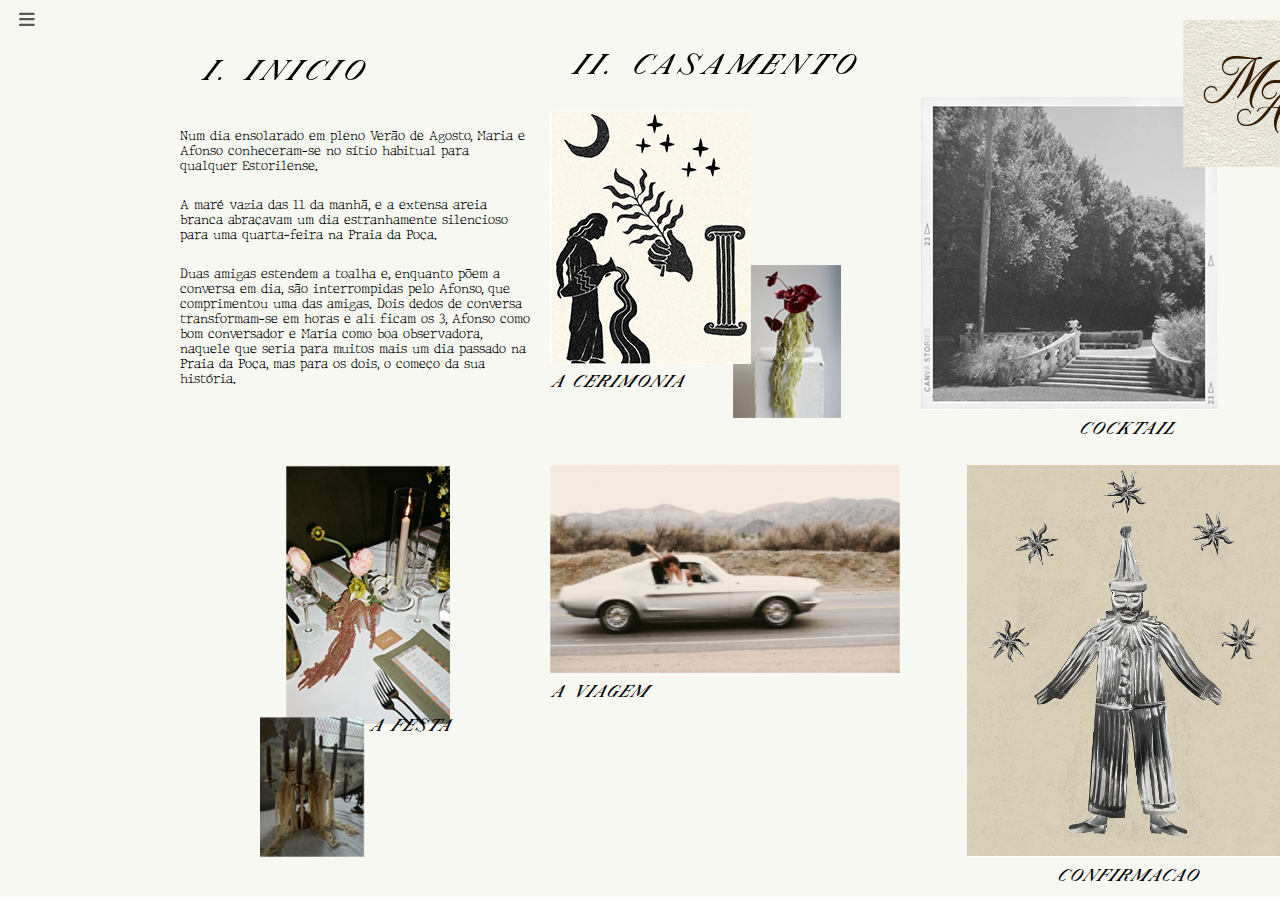
==== index.html @ dfd58a83 "Updated images and home" ====
<!DOCTYPE html>
<html lang="pt-BR">

<head>
    <meta charset="UTF-8">
    <meta name="viewport" content="width=device-width, initial-scale=1.0">
    <title>Casamento Maria e Afonso</title>
    <link rel="stylesheet" href="css/style.css">
    <link rel="preconnect" href="https://fonts.googleapis.com">
    <link rel="preconnect" href="https://fonts.gstatic.com" crossorigin>
    <link
        href="https://fonts.googleapis.com/css2?family=Bodoni+Moda:ital,opsz,wght@0,6..96,400..900;1,6..96,400..900&display=swap"
        rel="stylesheet">
    <link rel="stylesheet" href="https://cdnjs.cloudflare.com/ajax/libs/font-awesome/6.0.0-beta3/css/all.min.css">
</head>

<body class="index-body">
    <div id="menu-container"></div>
    <script>
        function loadMenu() {
            fetch('menu.html')
                .then(response => response.text())
                .then(data => {
                    document.getElementById('menu-container').innerHTML = data;
                });
        }

        // Chama a função para carregar o menu
        loadMenu();

        // Função para abrir e fechar o menu
        function toggleMenu() {
            var sidebar = document.querySelector(".sidebar");
            sidebar.classList.toggle('open');
            var sidebarMenuIcon = document.querySelector(".sidebar-menu");
            sidebarMenuIcon.classList.toggle('hidden');
        }
    </script>
    <div class="grid-container">
        <div class="grid-item" style="display: flex;flex-direction: column;justify-content: flex-start;min-width: 350px">
            <h2>i. inicio</h2>
            <div class="sub-sub-container">
                <p>Num dia ensolarado em pleno Verão de Agosto, Maria e Afonso conheceram-se no sítio habitual
                    para
                    qualquer Estorilense.</p>
                <p>A maré vazia das 11 da manhã, e a extensa areia branca abraçavam um dia estranhamente
                    silencioso para
                    uma quarta-feira na Praia da Poça.</p>
                <p>Duas amigas estendem a toalha e, enquanto põem a conversa em dia, são interrompidas pelo
                    Afonso, que
                    comprimentou uma das amigas. Dois dedos de conversa transformam-se em horas e ali ficam os
                    3, Afonso
                    como bom conversador e Maria como boa observadora, naquele que seria para muitos mais um dia
                    passado
                    na Praia da Poça, mas para os dois, o começo da sua história.</p>
            </div>
        </div>
        <div class="grid-item" style="max-width: 350px; flex-wrap: nowrap; flex-direction: column;">
            <h2>ii. casamento</h2>
            <a href="cerimonia.html" style="text-decoration: none;">
                <div class="image-container" style="align-items: flex-start;">
                    <img src="images/home/cerimonia.png" alt="CERIMONIA">
                    <label style="margin-top: -55px;margin-bottom: 55px;">a cerimonia</label>
                </div>
            </a>
        </div>
        <div class="grid-item" >
            <a href="cocktail.html" style="text-decoration: none;">
                <div class="image-container">
                    <img src="images/home/cocktail.png" alt="COCKTAIL">
                    <label>cocktail</label>
                </div>
            </a>
        </div>
        <div class="grid-item">
            <a href="cocktail.html" style="text-decoration: none;">
                <div class="image-container" style="align-items: flex-end;">
                    <img src="images/home/festa.png" alt="FESTA">
                    <label style="margin-top: -150px;margin-bottom: 150px;">a festa</label>
                </div>
            </a>
        </div>
        <div class="grid-item" style="max-width: 350px;">
            <a href="viagem.html" style="text-decoration: none;">
                <div class="image-container" style="align-items: flex-start;">
                    <img src="images/home/viagem.png" alt="VIAGEM" style="max-width: 350px;width: auto;height: auto;">
                    <label>a viagem</label>
                </div>
            </a>
        </div>
        <div class="grid-item">
            <a href="confirmacao.html" style="text-decoration: none;">
                <div class="image-container">
                    <img src="images/home/confirmacao.png" alt="CONFIRMACAO">
                    <label>confirmacao</label>
                </div>
            </a>
        </div>
    </div>

    <!-- <section class="formulario">
            <h2>III. Confirmação de Presença</h2>
            <iframe src="https://docs.google.com/forms/d/e/1FAIpQLSckX7rSj0To9_Gi1GUSI8h6gGIuJtY137t86W8gSg3MBiGvIg/viewform?embedded=true" width="640" height="1062" frameborder="0" marginheight="0" marginwidth="0">A carregar…</iframe>
        </section> -->
</body>

</html>
---- css/style.css ----
@font-face {
    font-family: 'modern_prestige';
    src: url('fonts/Modern-Prestige.eot');
    src: url('fonts/Modern-Prestige.eot?#iefix') format('embedded-opentype'),
        url('fonts/Modern-Prestige.woff2') format('woff2'),
        url('fonts/Modern-Prestige.woff') format('woff'),
        url('fonts/Modern-Prestige.ttf') format('truetype'),
        url('fonts/Modern-Prestige.svg#modern_prestige') format('svg');
    font-weight: normal;
    font-style: normal;
}

@font-face {
    font-family: 'jmh_typewriter';
    src: url('fonts/JMH-Typewriter-Thin.eot');
    src: url('fonts/JMH-Typewriter-Thin.eot?#iefix') format('embedded-opentype'),
        url('fonts/JMH-Typewriter-Thin.woff2') format('woff2'),
        url('fonts/JMH-Typewriter-Thin.woff') format('woff'),
        url('fonts/JMH-Typewriter-Thin.ttf') format('truetype'),
        url('fonts/JMH-Typewriter-Thin.svg#jmh_typewriter') format('svg');
    font-weight: normal;
    font-style: normal;
}

/*Reviewed*/
body {
    background-image: url('../images/fundo.jpg');
    background-size: cover;
    background-repeat: no-repeat;
    background-attachment: fixed;
}

/*Reviewed*/
p {
    font-family: "jmh_typewriter", serif;
    font-size: 12px;
}

h2 {
    font-family: "modern_prestige", serif;
    margin: 20px;
    font-size: 50px;
    font-weight: 100;
    letter-spacing: 6px;
}

h3 {
    font-family: "jmh_typewriter", serif;
    font-size: 20px;
    font-weight: 100;
    letter-spacing: 3px;
}

label {
    font-family: "modern_prestige", serif;
    font-size: 30px;
    letter-spacing: 2px;
    color: #020202;
    cursor: pointer;
}

form label{
    font-family: "jmh_typewriter", serif;
    font-size: 14px;
    letter-spacing: 2px;
    color: #020202;
    cursor: pointer;
    display: inline-flex;
    width: 80px;
}
form div{
    padding: 4px;
}
form textarea {
    width: 100%; 
    min-height: 40px; 
    margin-top: 2px;
}

form fieldset {
    border: none;
}
form fieldset:disabled {
    opacity: 0.5;
}

form button {
  background-color: #575757 !important;
  color: white;
  border-radius: 4px;
}
.container {
    margin: auto;
    max-width: 700px;
    height: 100%;
}

.image-container {
    display: flex;
    flex-direction: column;
    align-items: center;
    text-align: center;
    cursor: pointer;
    height: calc(100% - 33px);
}

.image-container img {
    width: auto;
    height: 100%
}


@media (min-width: 768px) {
    body,
    html {
        height: 100vh;
        margin: 0;
        display: flex;
        justify-content: center;
        /* overflow: hidden; */
    }

    .grid-container {
        display: grid;
        grid-template-columns: repeat(3, 1fr);
        grid-template-rows: repeat(2, 1fr);
        height: 100vh;
        width: 75vw;
        box-sizing: border-box;
        gap: 10px;
    }

    .grid-item {
        display: flex;
        justify-content: center;
        height: calc(50vh - 25px);
    }

    .grid-item a {
        text-decoration: none;
    }

    form {
        min-width: 768px
    }
}

.container p,
.container span {
    color: #020202;
    font-family: 'jmh_typewriter', sans-serif;
    letter-spacing: 1px;
    font-size: 14px;
    padding: 20px;
}

.container a {
    text-decoration: underline solid 1px;
    text-decoration-color: #020202;
    text-underline-offset: 4px;
}

.grid-container {
    display: grid;
    grid-template-columns: repeat(3, 1fr);
    grid-template-rows: repeat(2, 1fr);
    height: 100vh;
    padding: 20px;
    box-sizing: border-box;
    gap: 20px;
}

.hotel-container {
    display: flex;
    flex-direction: column;
    gap: 20px;
    height: 90%;
}

.hotel {
    max-height: 25vh;
    display: flex;
    gap: 20px;
}

.hotel img {
    width: 40%;
    height: auto;
    object-fit: contain;
    border-radius: 8px;
}

div#WIX_ADS {
    display: none  !important;;
}

.hotel-info p{
    padding: 0px;
}

.sub-container {
    display: table;
    flex-wrap: wrap;
    justify-content: center;
    gap: 10px;
}

.sub-container img {
    width: 100%;
    height: auto;
}

.sub-sub-container {
    display: flex;
    flex-direction: column;
}

.sub-sub-container img {
    display: block;
    width: 100%;
    height: auto;
}

/* Side Bar*/
.sidebar {
    font-family: "Bodoni Moda", serif;
    position: fixed;
    top: 0;
    left: 0;
    height: 100%;
    width: 250px;
    background-color: #333;
    color: #fff;
    padding: 10px;
    opacity: 0;
    visibility: hidden;
    transition: opacity 0.3s ease, visibility 0.3s ease;
}

i.sidebar-icon {
    width: 30px;
}

.sidebar.open {
    opacity: 1;
    visibility: visible;
}

.open-btn {
    font-size: 20px;
    cursor: pointer;
    padding: 20px 20px 0px 20px;
}


.sidebar span {
    font-size: 18px;
}

.sidebar a {
    padding: 15px 20px;
    text-decoration: none;
    font-size: 18px;
    color: white;
    display: block;
    transition: 0.3s;
}

.sidebar a:hover {
    background-color: #575757;
    border-radius: 4px;
}



.sidebar a.menu-icon {
    cursor: pointer;
    padding: 6px 12px;
    text-decoration: none;
    font-size: 18px;
    color: white;
    display: block;
    transition: 0.3s;
    border-radius: 4px;
    width: 15px
}

.sidebar a.menu-icon:hover {
    padding: 6px 12px;
    text-decoration: none;
    background-color: #575757;
    font-size: 18px;
    color: white;
    display: block;
    transition: 0.3s;
    border-radius: 4px;
    width: 15px
}

.sidebar-menu {
    position: fixed;
    top: 0;
    left: 0;
    padding: 10px;
    /* margin: 6px 0px 0px 13px; */
    /* display: block; */
    cursor: pointer;
    /* position: absolute; */
}

.sidebar-menu.hidden {
    opacity: 0;
    visibility: hidden;
}

.sidebar-menu .menu-icon {
    padding: 5px 9px;
    text-decoration: none;
    color: #575757;
    font-size: 18px;
    transition: 0.3s;
    border-radius: 4px;
}

.sidebar-menu .menu-icon:hover {
    background-color: #575757;
    color: white;
}


/* Responsividade */
@media (max-width: 480px) {

    .grid-container {
        display: block;
    }

    h2 {
        font-size: 30px;
    }
    
    h3 {
        font-size: 14px;
    }

    .container {
        width: 90%;
    }

    .image-container img {
        width: 100%;
        height: auto
    }
    .hotel-info p{
        font-size: 10px;
    }
}

@media (max-width: 768px) {
    
    .grid-container {
        display: block;
    }

    .container {
        width: 90%;
    }

    .sidebar-menu {
        position: static;
        margin-top: 16px;
    }

    .sub-container {
        flex-direction: column;
        align-items: center;
    }

    .cerimonia-container img {
        max-width: 300px;
    }
}
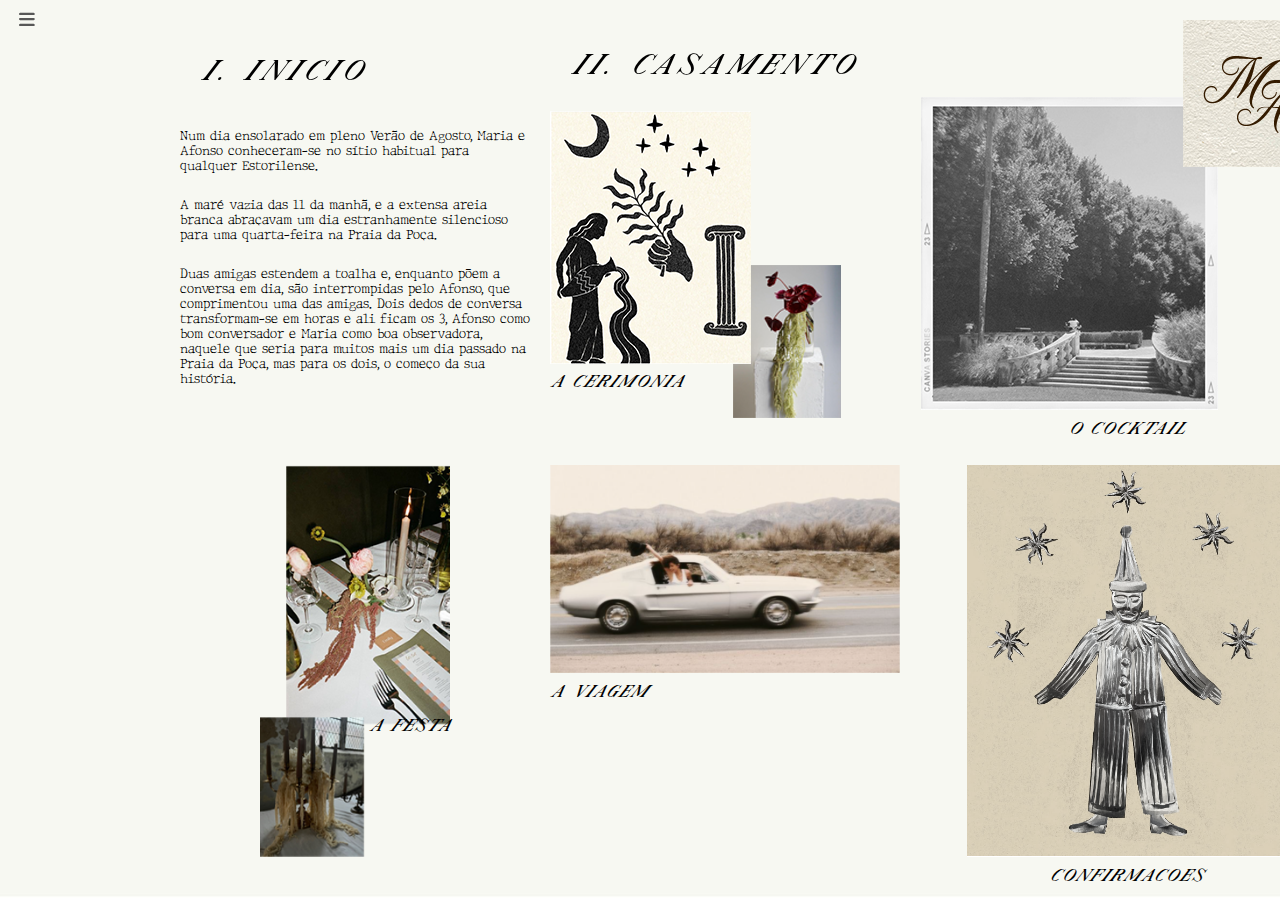
==== commit 00dd04e1: "fixed images" ====
--- a/index.html
+++ b/index.html
@@ -68,7 +68,7 @@
             <a href="cocktail.html" style="text-decoration: none;">
                 <div class="image-container">
                     <img src="images/home/cocktail.png" alt="COCKTAIL">
-                    <label>cocktail</label>
+                    <label>o cocktail</label>
                 </div>
             </a>
         </div>
@@ -92,7 +92,7 @@
             <a href="confirmacao.html" style="text-decoration: none;">
                 <div class="image-container">
                     <img src="images/home/confirmacao.png" alt="CONFIRMACAO">
-                    <label>confirmacao</label>
+                    <label>confirmacoes</label>
                 </div>
             </a>
         </div>
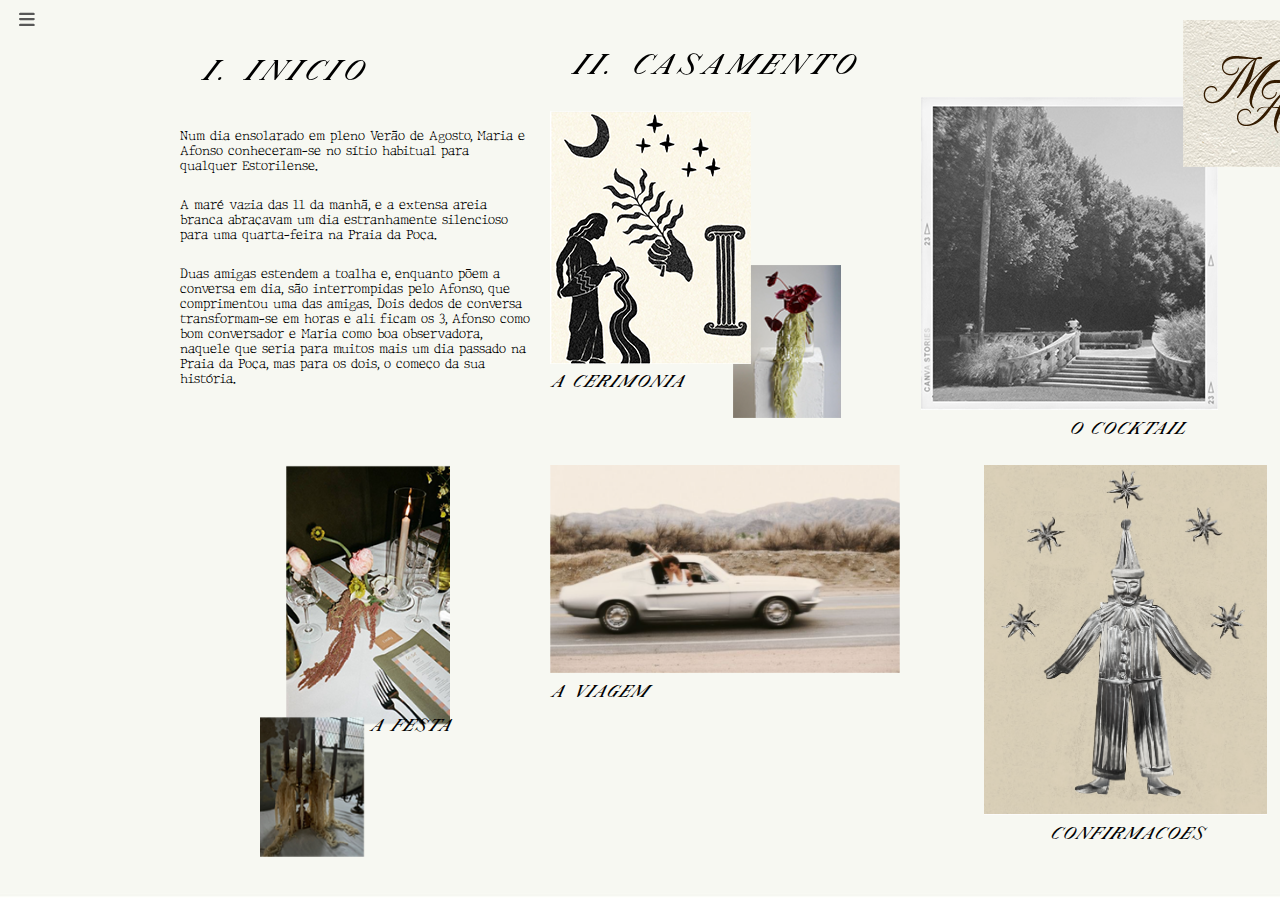
==== commit 4999fce6: "fixed home image" ====
--- a/index.html
+++ b/index.html
@@ -59,7 +59,7 @@
             <h2>ii. casamento</h2>
             <a href="cerimonia.html" style="text-decoration: none;">
                 <div class="image-container" style="align-items: flex-start;">
-                    <img src="images/home/cerimonia.png" alt="CERIMONIA">
+                    <img src="images/home/cerimonia-1.png" alt="CERIMONIA">
                     <label style="margin-top: -55px;margin-bottom: 55px;">a cerimonia</label>
                 </div>
             </a>
@@ -91,7 +91,7 @@
         <div class="grid-item">
             <a href="confirmacao.html" style="text-decoration: none;">
                 <div class="image-container">
-                    <img src="images/home/confirmacao.png" alt="CONFIRMACAO">
+                    <img src="images/home/confirmacao.png" alt="CONFIRMACAO" style="max-height:350px;width: auto; ;">
                     <label>confirmacoes</label>
                 </div>
             </a>
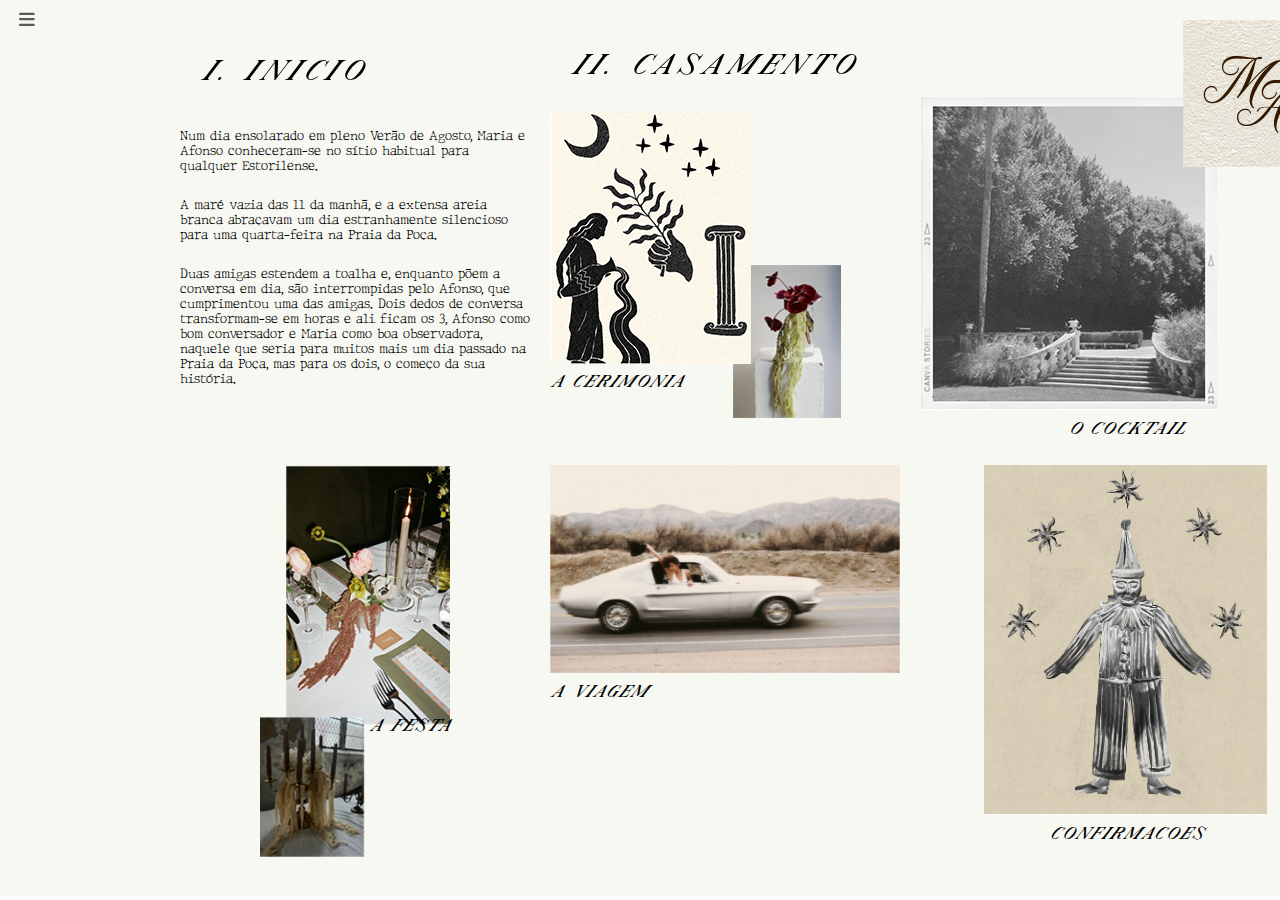
==== commit 4d9e6a89: "fix typo" ====
--- a/index.html
+++ b/index.html
@@ -37,7 +37,7 @@
         }
     </script>
     <div class="grid-container">
-        <div class="grid-item" style="display: flex;flex-direction: column;justify-content: flex-start;min-width: 350px">
+        <div class="grid-item" style="transform: none; display: flex;flex-direction: column;justify-content: flex-start;min-width: 350px">
             <h2>i. inicio</h2>
             <div class="sub-sub-container">
                 <p>Num dia ensolarado em pleno Verão de Agosto, Maria e Afonso conheceram-se no sítio habitual
@@ -48,7 +48,7 @@
                     uma quarta-feira na Praia da Poça.</p>
                 <p>Duas amigas estendem a toalha e, enquanto põem a conversa em dia, são interrompidas pelo
                     Afonso, que
-                    comprimentou uma das amigas. Dois dedos de conversa transformam-se em horas e ali ficam os
+                    cumprimentou uma das amigas. Dois dedos de conversa transformam-se em horas e ali ficam os
                     3, Afonso
                     como bom conversador e Maria como boa observadora, naquele que seria para muitos mais um dia
                     passado
--- a/css/style.css
+++ b/css/style.css
@@ -22,6 +22,9 @@
     font-style: normal;
 }
 
+html{
+    scroll-behavior: smooth;
+}
 /*Reviewed*/
 body {
     background-image: url('../images/fundo.jpg');
@@ -68,6 +71,9 @@
     display: inline-flex;
     width: 80px;
 }
+form input{
+    width: 200px;
+}
 form div{
     padding: 4px;
 }
@@ -107,6 +113,19 @@
 .image-container img {
     width: auto;
     height: 100%
+}
+
+.grid-item {
+    transition: transform 0.3s ease, box-shadow 0.3s ease;
+}
+
+.grid-item:hover {
+    transform: scale(1.05); /* Aumenta ligeiramente o tamanho */
+    cursor: pointer; /* Altera o cursor para indicar que é clicável */
+}
+
+.grid-item a {
+    display: block; /* Garante que toda a área do grid-item seja clicável */
 }
 
 
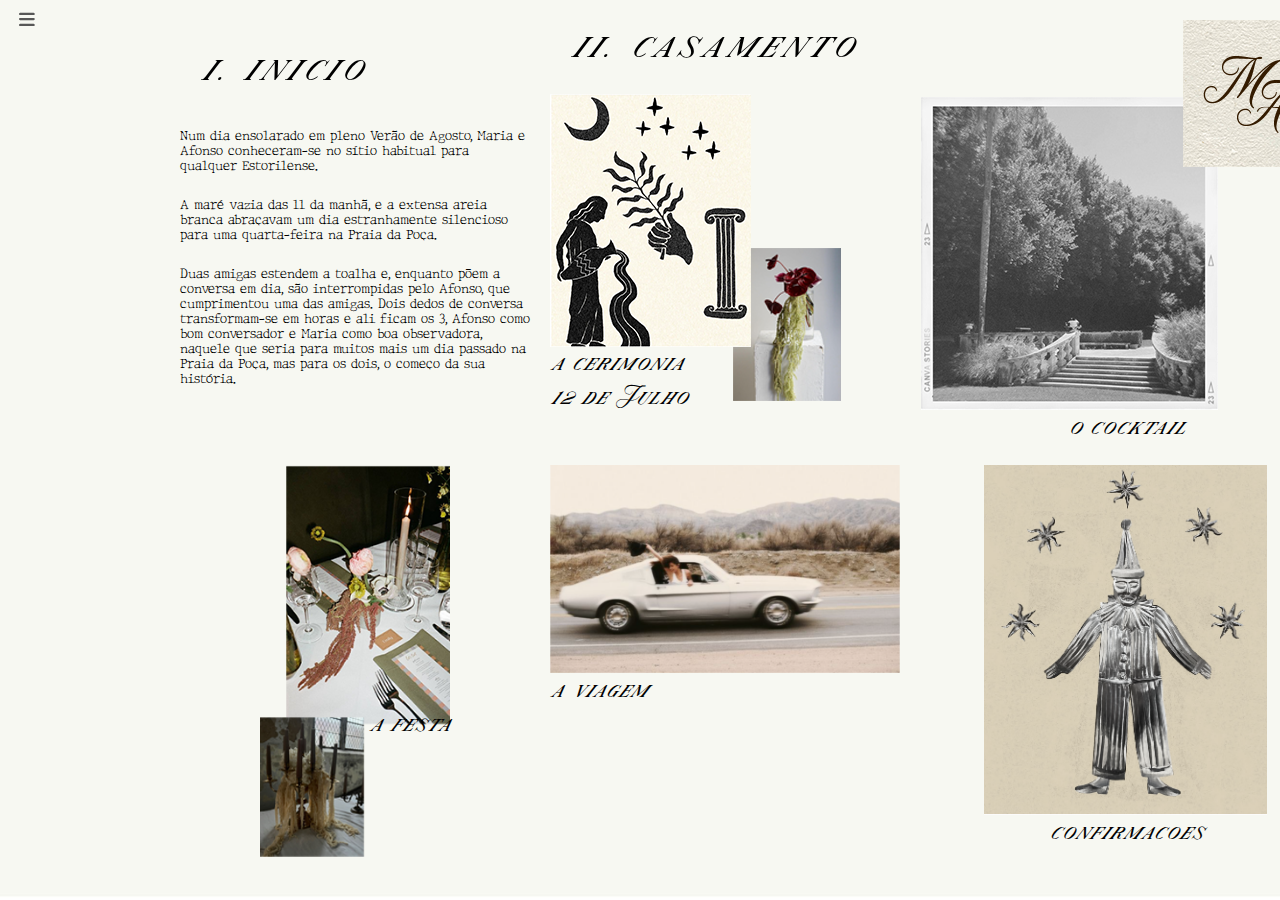
==== commit 834515e6: "fixes" ====
--- a/index.html
+++ b/index.html
@@ -61,6 +61,7 @@
                 <div class="image-container" style="align-items: flex-start;">
                     <img src="images/home/cerimonia-1.png" alt="CERIMONIA">
                     <label style="margin-top: -55px;margin-bottom: 55px;">a cerimonia</label>
+                    <label style="margin-top: -55px;margin-bottom: 55px;">12 de Julho</label>
                 </div>
             </a>
         </div>
